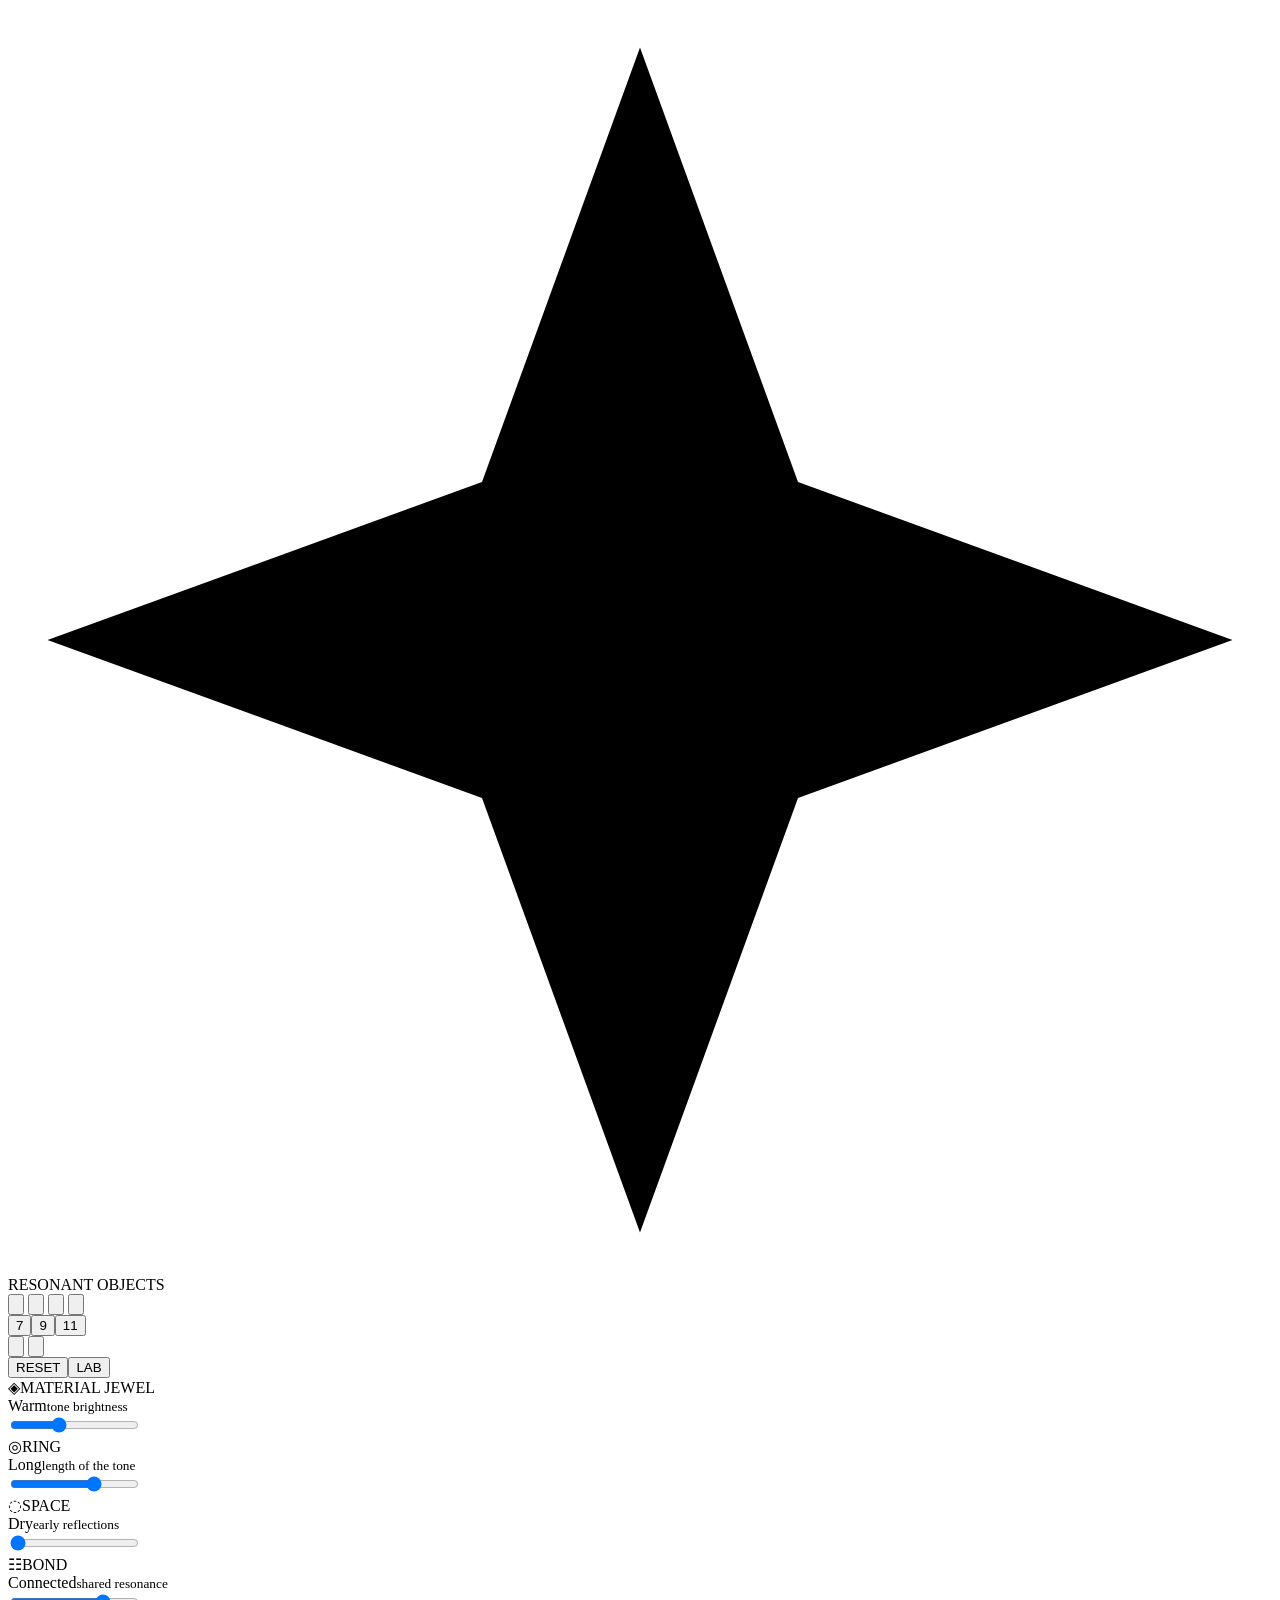
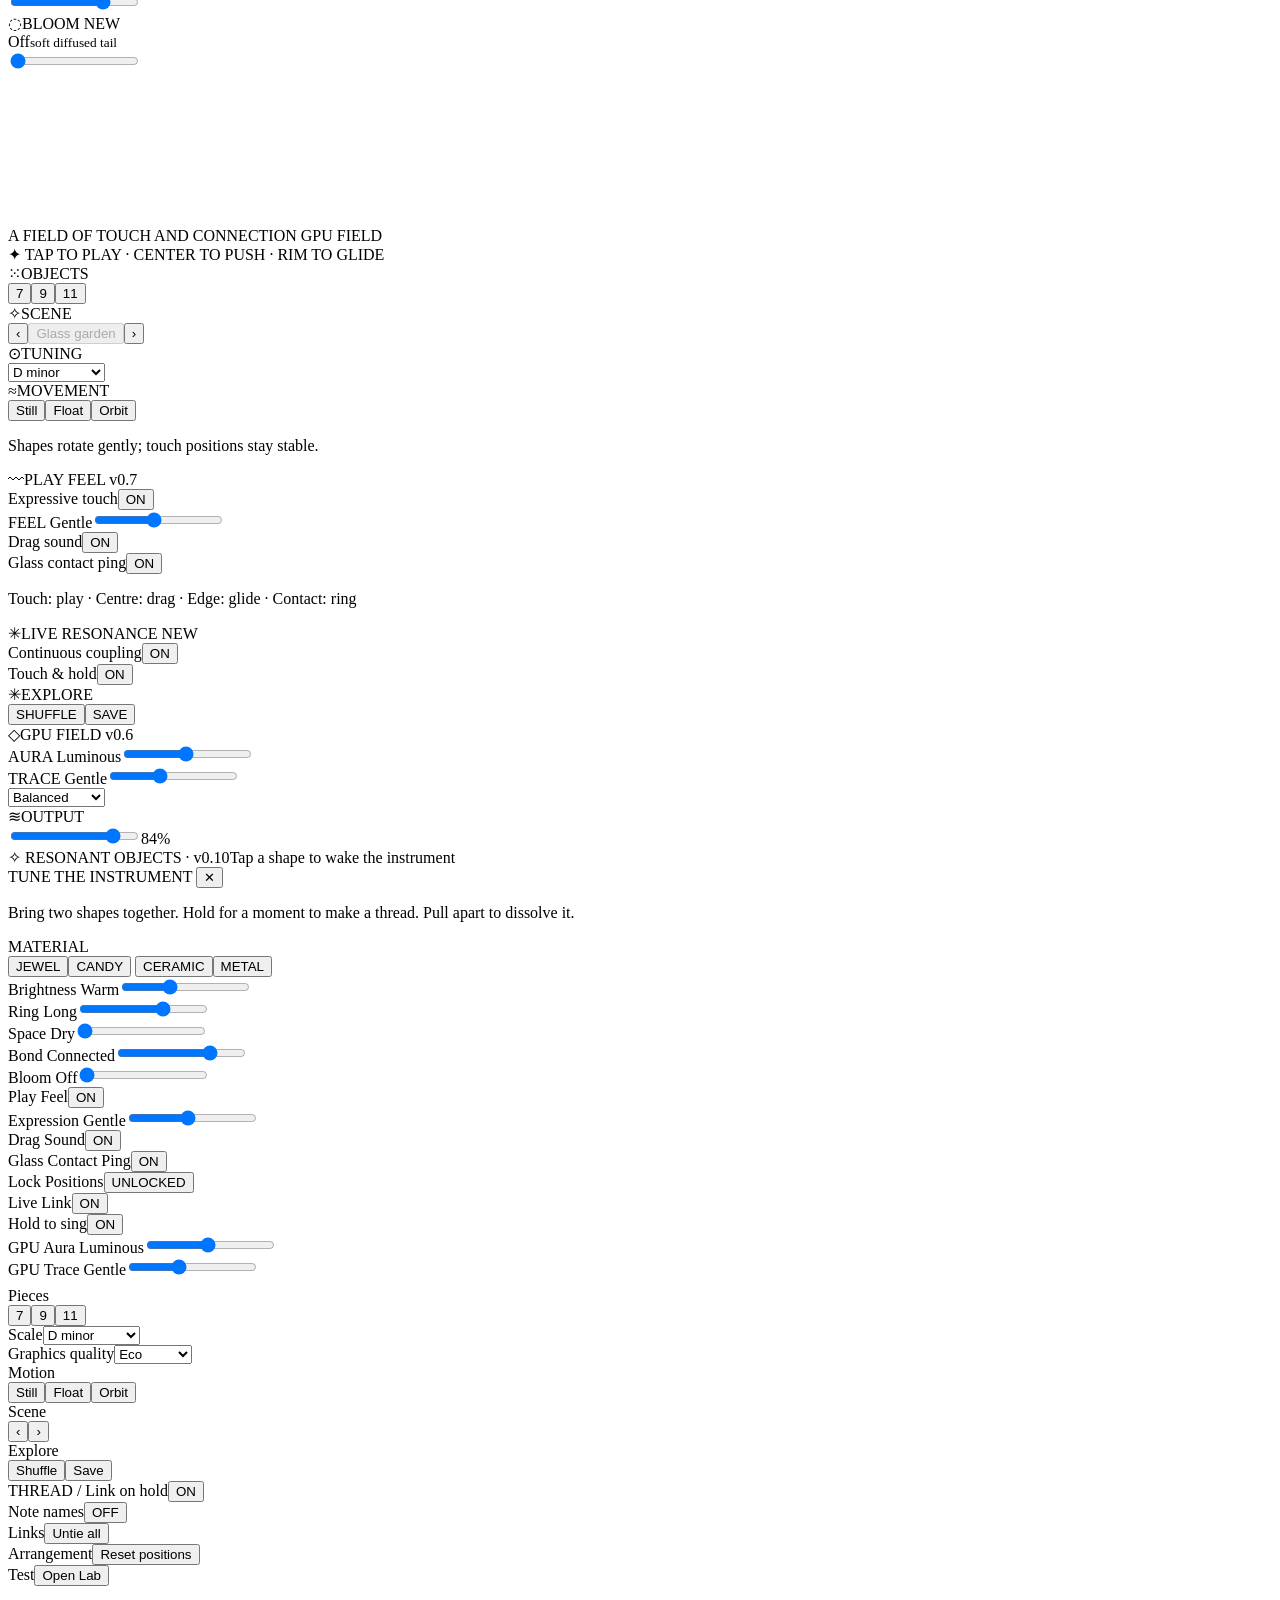
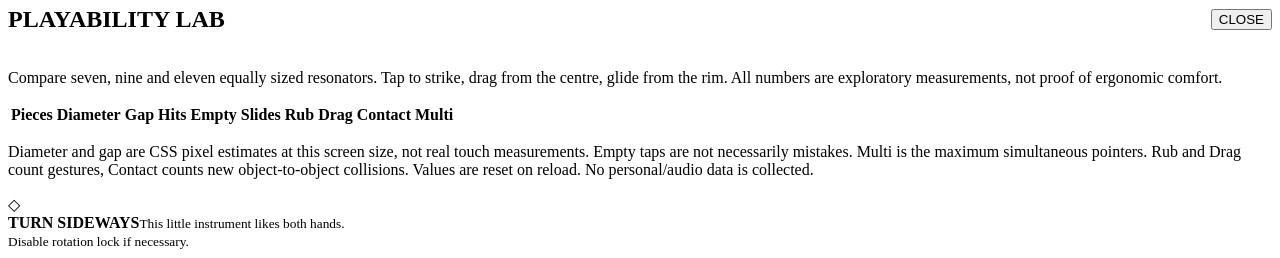
==== source/shell.html @ a598f985 "Add files via upload" ====
<!doctype html>
<html lang="en"><head><meta charset="utf-8">
<meta name="viewport" content="width=device-width,initial-scale=1,viewport-fit=cover,user-scalable=no">
<meta name="theme-color" content="#d8f1f2">
<meta name="apple-mobile-web-app-capable" content="yes">
<meta name="apple-mobile-web-app-status-bar-style" content="default">
<title>RESONANT OBJECTS · v0.10</title>
<style>
/* STYLE_BUNDLE */
</style></head><body>
<div id="app">
<header class="top kinetic-top" aria-label="Instrument tools">
 <div class="brand" aria-label="Resonant Objects"><div class="brandmark"><svg viewBox="0 0 32 32" aria-hidden="true"><path d="M16 1 20 12 31 16 20 20 16 31 12 20 1 16 12 12z"/></svg></div><span class="brand-name">RESONANT <span class="desktop-label">OBJECTS</span></span></div>
 <div class="material-strip" role="group" aria-label="Instrument material">
 <button class="material-icon" data-material-type="0" type="button" aria-label="JEWEL" title="JEWEL" aria-pressed="true"><svg viewBox="0 0 32 32" aria-hidden="true"><path d="M16 3 28 14 22 27H10L4 14zM4 14h24M16 3l-6 11 6 13 6-13-6-11Z"/></svg></button>
 <button class="material-icon" data-material-type="1" type="button" aria-label="CANDY" title="CANDY" aria-pressed="false"><svg viewBox="0 0 32 32" aria-hidden="true"><path d="M11 8c-7 1-9 17 0 18 8 1 14-5 13-13S17 4 11 8Zm-2 5c4-3 13-1 13 6"/><path d="M5 12 2 9M24 25l5 4"/></svg></button>
 <button class="material-icon" data-material-type="2" type="button" aria-label="CERAMIC" title="CERAMIC" aria-pressed="false"><svg viewBox="0 0 32 32" aria-hidden="true"><path d="M6 11c0-9 20-9 20 0v10c0 7-20 7-20 0V11Zm0 0c0 5 20 5 20 0M10 21c3 2 9 2 12 0"/></svg></button>
 <button class="material-icon" data-material-type="3" type="button" aria-label="METAL" title="METAL" aria-pressed="false"><svg viewBox="0 0 32 32" aria-hidden="true"><path d="M16 2 28 9v14l-12 7L4 23V9Zm0 0v28M4 9l12 8 12-8M4 23l12-6 12 6"/></svg></button>
 </div>
 <div class="top-right">
  <div class="quick-count piece-count" role="group" aria-label="Number of sound objects"><button data-count="7" type="button">7</button><button data-count="9" type="button">9</button><button data-count="11" type="button">11</button></div>
  <button data-lock class="icon-control" type="button" aria-pressed="false" title="Lock positions" aria-label="Lock positions"><svg viewBox="0 0 32 32" aria-hidden="true"><path d="M9 13V9a7 7 0 0 1 13-4M6 13h20v16H6zM16 19v5"/></svg></button>
  <button id="tuneBtn" class="icon-control" type="button" aria-expanded="false" aria-controls="drawer" aria-label="Open instrument settings" title="Instrument settings"><svg viewBox="0 0 32 32" aria-hidden="true"><circle cx="8" cy="8" r="2"/><circle cx="24" cy="8" r="2"/><circle cx="8" cy="24" r="2"/><circle cx="24" cy="24" r="2"/><circle cx="16" cy="16" r="3"/></svg></button>
 </div>
 <div class="visually-hidden-tools" aria-hidden="true"><button id="reset" type="button">RESET</button><button id="labButton" type="button">LAB</button></div>
</header>
<div class="workspace">
<aside class="rail" aria-label="Sonic parameters">
  <section class="panel"><div class="panel-title"><span class="symbol">◈</span>MATERIAL <span class="newtag" id="materialTag">JEWEL</span></div>
    <div class="knobline"><div class="knob" aria-hidden="true"></div><div class="control-detail"><output data-value="material">Warm</output><small>tone brightness</small></div></div>
    <input data-param="material" aria-label="Material" type="range" min="0" max="100" value="36">
  </section>
  <section class="panel"><div class="panel-title"><span class="symbol">◎</span>RING</div>
    <div class="knobline"><div class="knob" data-knob="ring" aria-hidden="true"></div><div class="control-detail"><output data-value="ring">Long</output><small>length of the tone</small></div></div>
    <input data-param="ring" aria-label="Ring" type="range" min="0" max="100" value="67">
  </section>
  <section class="panel"><div class="panel-title"><span class="symbol">◌</span>SPACE</div>
    <div class="knobline"><div class="knob" data-knob="space" aria-hidden="true"></div><div class="control-detail"><output data-value="space">Dry</output><small>early reflections</small></div></div>
    <input data-param="space" aria-label="Space" type="range" min="0" max="100" value="0">
  </section>
  <section class="panel"><div class="panel-title"><span class="symbol">☷</span>BOND</div>
    <div class="knobline"><div class="knob" data-knob="bond" aria-hidden="true"></div><div class="control-detail"><output data-value="bond">Connected</output><small>shared resonance</small></div></div>
    <input data-param="bond" aria-label="Bond" type="range" min="0" max="100" value="75">
  </section>
  <section class="panel"><div class="panel-title"><span class="symbol">◌</span>BLOOM <span class="newtag">NEW</span></div>
    <div class="knobline"><div class="knob" data-knob="bloom" aria-hidden="true"></div><div class="control-detail"><output data-value="bloom">Off</output><small>soft diffused tail</small></div></div>
    <input data-param="bloom" aria-label="Bloom effect" type="range" min="0" max="100" value="0">
  </section>
</aside>
<main class="stage" id="stage" aria-label="Instrument performance area">
  <canvas id="instrument" tabindex="0" aria-label="Tap center or rim, glide or move a resonant shape"></canvas>
  <canvas id="overlay" aria-hidden="true"></canvas><div id="labels" aria-hidden="true"></div>
  <div class="stage-topline">A FIELD OF TOUCH AND CONNECTION <span id="gpuMode" aria-label="Graphics renderer">GPU FIELD</span></div>
  <div class="stage-message" id="touchHint">✦ TAP TO PLAY · CENTER TO PUSH · RIM TO GLIDE</div>
</main>
<aside class="rail" aria-label="Instrument settings">
  <section class="panel"><div class="panel-title"><span class="symbol">⁙</span>OBJECTS</div>
    <div class="piece-count" role="group" aria-label="Number of sound objects">
      <button data-count="7" aria-pressed="false" type="button">7</button><button data-count="9" aria-pressed="true" type="button">9</button><button data-count="11" aria-pressed="false" type="button">11</button>
    </div></section>
  <section class="panel"><div class="panel-title"><span class="symbol">✧</span>SCENE</div>
    <div class="actionrow"><button id="scenePrev" type="button" aria-label="Previous scene">‹</button><button id="sceneName" type="button" disabled>Glass garden</button><button id="sceneNext" type="button" aria-label="Next scene">›</button></div>
  </section>
  <section class="panel"><div class="panel-title"><span class="symbol">⊙</span>TUNING</div>
    <select data-scale aria-label="Musical scale"><option value="minor">D minor</option><option value="penta">C pentatonic</option><option value="lydian">F lydian</option></select></section>
  <section class="panel"><div class="panel-title"><span class="symbol">≈</span>MOVEMENT</div>
    <div class="rowbuttons"><button data-motion="still" aria-pressed="true" type="button">Still</button><button data-motion="float" aria-pressed="false" type="button">Float</button><button data-motion="orbit" aria-pressed="false" type="button">Orbit</button></div>
    <p class="panel-desc">Shapes rotate gently; touch positions stay stable.</p></section>
  <section class="panel expression-panel"><div class="panel-title"><span class="symbol">〰</span>PLAY FEEL <span class="newtag">v0.7</span></div>
    <div class="switchline"><span>Expressive touch</span><button data-feel type="button" class="switchbtn" aria-pressed="true">ON</button></div>
    <div class="graphics-grid"><label>FEEL <output data-value="expression">Gentle</output></label><input data-param="expression" aria-label="Expression amount" type="range" min="0" max="100" value="46"></div>
    <div class="switchline"><span>Drag sound</span><button data-move-sound type="button" class="switchbtn" aria-pressed="true">ON</button></div>
    <div class="switchline"><span>Glass contact ping</span><button data-collision type="button" class="switchbtn" aria-pressed="true">ON</button></div>
    <p class="panel-desc">Touch: play · Centre: drag · Edge: glide · Contact: ring</p>
  </section>
  <section class="panel"><div class="panel-title"><span class="symbol">✳</span>LIVE RESONANCE <span class="newtag">NEW</span></div>
    <div class="switchline"><span>Continuous coupling</span><button data-link type="button" class="switchbtn" aria-pressed="true">ON</button></div>
    <div class="switchline"><span>Touch & hold</span><button data-hold type="button" class="switchbtn" aria-pressed="true">ON</button></div>
  </section>
  <section class="panel"><div class="panel-title"><span class="symbol">✳</span>EXPLORE</div><div class="actionrow"><button id="shuffle" type="button">SHUFFLE</button><button id="save" type="button">SAVE</button></div></section>
  <section class="panel graphics-panel"><div class="panel-title"><span class="symbol">◇</span>GPU FIELD <span class="newtag">v0.6</span></div>
    <div class="graphics-grid"><label>AURA <output data-value="aura">Luminous</output></label><input data-param="aura" type="range" min="0" max="100" value="48" aria-label="GPU glow intensity"></div>
    <div class="graphics-grid"><label>TRACE <output data-value="trace">Gentle</output></label><input data-param="trace" type="range" min="0" max="100" value="38" aria-label="GPU temporal resonance"></div>
    <select data-quality aria-label="GPU render quality"><option value="eco">Eco · battery</option><option value="balanced" selected>Balanced</option><option value="high">High · detail</option></select>
  </section>
  <section class="panel"><div class="panel-title"><span class="symbol">≋</span>OUTPUT</div>
    <input data-param="level" aria-label="Master output volume" type="range" min="0" max="100" value="84"><output data-value="level">84%</output>
  </section>
</aside>
</div>
<footer class="bottom"><span class="fine">✧  RESONANT OBJECTS · v0.10</span><span class="readout" id="status" role="status" aria-live="polite">Tap a shape to wake the instrument</span></footer>
</div>
<section id="drawer" role="region" aria-label="Instrument controls">
 <div class="drawer-title">TUNE THE INSTRUMENT <button id="closeTune" type="button" class="flatbtn" aria-label="Close tuning">✕</button></div>
 <p class="drawer-tip">Bring two shapes together. Hold for a moment to make a thread. Pull apart to dissolve it.</p>
 <div class="drawer-grid">
  <div class="mini-field material-choice"><label>MATERIAL</label><div class="material-choices">
  <button data-material-type="0" type="button">JEWEL</button><button data-material-type="1" type="button">CANDY</button>
  <button data-material-type="2" type="button">CERAMIC</button><button data-material-type="3" type="button">METAL</button></div></div>
  <div class="mini-field"><label>Brightness <output data-value="material">Warm</output></label><input data-param="material" aria-label="Material" type="range" min="0" max="100" value="36"></div>
  <div class="mini-field"><label>Ring <output data-value="ring">Long</output></label><input data-param="ring" aria-label="Ring" type="range" min="0" max="100" value="67"></div>
  <div class="mini-field"><label>Space <output data-value="space">Dry</output></label><input data-param="space" aria-label="Space" type="range" min="0" max="100" value="0"></div>
  <div class="mini-field"><label>Bond <output data-value="bond">Connected</output></label><input data-param="bond" aria-label="Bond" type="range" min="0" max="100" value="75"></div>
  <div class="mini-field"><label>Bloom <output data-value="bloom">Off</output></label><input data-param="bloom" aria-label="Bloom" type="range" min="0" max="100" value="0"></div>
  <div class="mini-field"><label>Play Feel</label><button data-feel type="button" class="switchbtn" aria-pressed="true">ON</button></div>
  <div class="mini-field"><label>Expression <output data-value="expression">Gentle</output></label><input data-param="expression" aria-label="Expression amount" type="range" min="0" max="100" value="46"></div>
  <div class="mini-field"><label>Drag Sound</label><button data-move-sound type="button" class="switchbtn" aria-pressed="true">ON</button></div>
  <div class="mini-field"><label>Glass Contact Ping</label><button data-collision type="button" class="switchbtn" aria-pressed="true">ON</button></div>
  <div class="mini-field"><label>Lock Positions</label><button data-lock type="button" class="switchbtn" aria-pressed="false">UNLOCKED</button></div>
  <div class="mini-field"><label>Live Link</label><button data-link type="button" class="switchbtn" aria-pressed="true">ON</button></div>
  <div class="mini-field"><label>Hold to sing</label><button data-hold type="button" class="switchbtn" aria-pressed="true">ON</button></div>
  <div class="mini-field"><label>GPU Aura <output data-value="aura">Luminous</output></label><input data-param="aura" aria-label="GPU glow intensity" type="range" min="0" max="100" value="48"></div>
  <div class="mini-field"><label>GPU Trace <output data-value="trace">Gentle</output></label><input data-param="trace" aria-label="GPU resonance trail" type="range" min="0" max="100" value="38"></div>
 </div>
 <div class="drawer-grid" style="margin-top:8px">
  <div class="mini-field"><label>Pieces</label><div class="piece-count"><button data-count="7" type="button">7</button><button data-count="9" type="button">9</button><button data-count="11" type="button">11</button></div></div>
  <div class="mini-field"><label>Scale</label><select data-scale aria-label="Musical scale"><option value="minor">D minor</option><option value="penta">C pentatonic</option><option value="lydian">F lydian</option></select></div>
  <div class="mini-field"><label>Graphics quality</label><select data-quality aria-label="GPU graphics quality"><option value="eco">Eco</option><option value="balanced">Balanced</option><option value="high">High</option></select></div>
  <div class="mini-field"><label>Motion</label><div class="rowbuttons"><button data-motion="still" type="button">Still</button><button data-motion="float" type="button">Float</button><button data-motion="orbit" type="button">Orbit</button></div></div>
  <div class="mini-field"><label>Scene</label><div class="actionrow"><button id="miniScenePrev" type="button">‹</button><button id="miniSceneNext" type="button">›</button></div></div>
  <div class="mini-field"><label>Explore</label><div class="actionrow"><button id="miniShuffle" type="button">Shuffle</button><button id="miniSave" type="button">Save</button></div></div>
  <div class="mini-field"><label>THREAD / Link on hold</label><button data-connect type="button" class="switchbtn" aria-pressed="true">ON</button></div>
  <div class="mini-field"><label>Note names</label><button data-show-notes type="button" class="switchbtn" aria-pressed="false">OFF</button></div>
  <div class="mini-field"><label>Links</label><button id="clearConnections" class="switchbtn" type="button">Untie all</button></div>
  <div class="mini-field"><label>Arrangement</label><button id="miniReset" class="switchbtn" type="button">Reset positions</button></div>
  <div class="mini-field"><label>Test</label><button id="miniLab" class="switchbtn" type="button">Open Lab</button></div>

 </div>
</section>
<div id="shade" class="modal-shade"></div>
<section id="lab" role="dialog" aria-modal="true" aria-label="Playability lab">
 <div style="display:flex;align-items:center;justify-content:space-between;gap:10px"><h2>PLAYABILITY LAB</h2><button id="labClose" type="button" class="flatbtn">CLOSE</button></div>
 <p>Compare seven, nine and eleven equally sized resonators. Tap to strike, drag from the centre, glide from the rim. All numbers are exploratory measurements, not proof of ergonomic comfort.</p>
 <table><thead><tr><th>Pieces</th><th>Diameter</th><th>Gap</th><th>Hits</th><th>Empty</th><th>Slides</th><th>Rub</th><th>Drag</th><th>Contact</th><th>Multi</th></tr></thead><tbody id="labRows"></tbody></table>
 <p>Diameter and gap are CSS pixel estimates at this screen size, not real touch measurements. Empty taps are not necessarily mistakes. Multi is the maximum simultaneous pointers. Rub and Drag count gestures, Contact counts new object-to-object collisions. Values are reset on reload. No personal/audio data is collected.</p>
</section>
<div id="turn" aria-label="Rotate device"><div class="turn-geometry" aria-hidden="true">◇</div><strong>TURN SIDEWAYS</strong><small>This little instrument likes both hands.<br>Disable rotation lock if necessary.</small></div>

<script>
/* SCRIPT_BUNDLE */
</script></body></html>
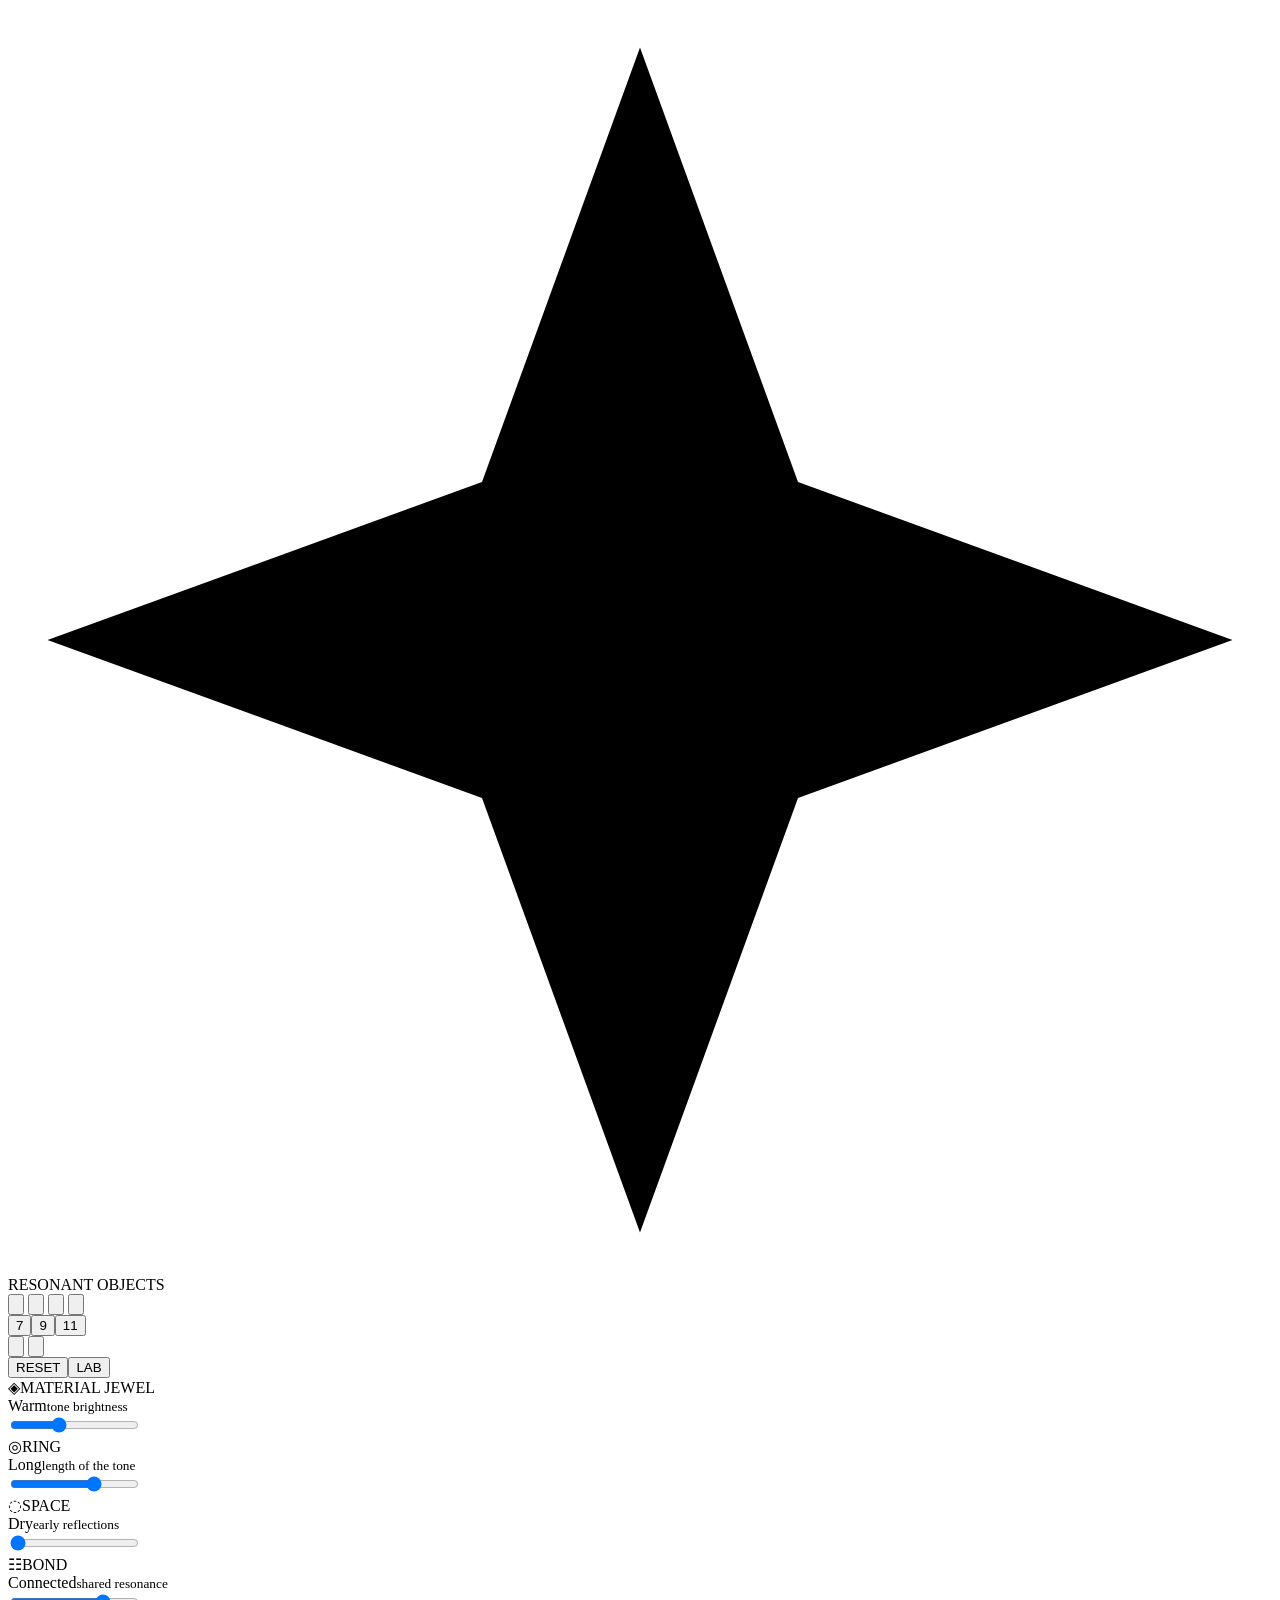
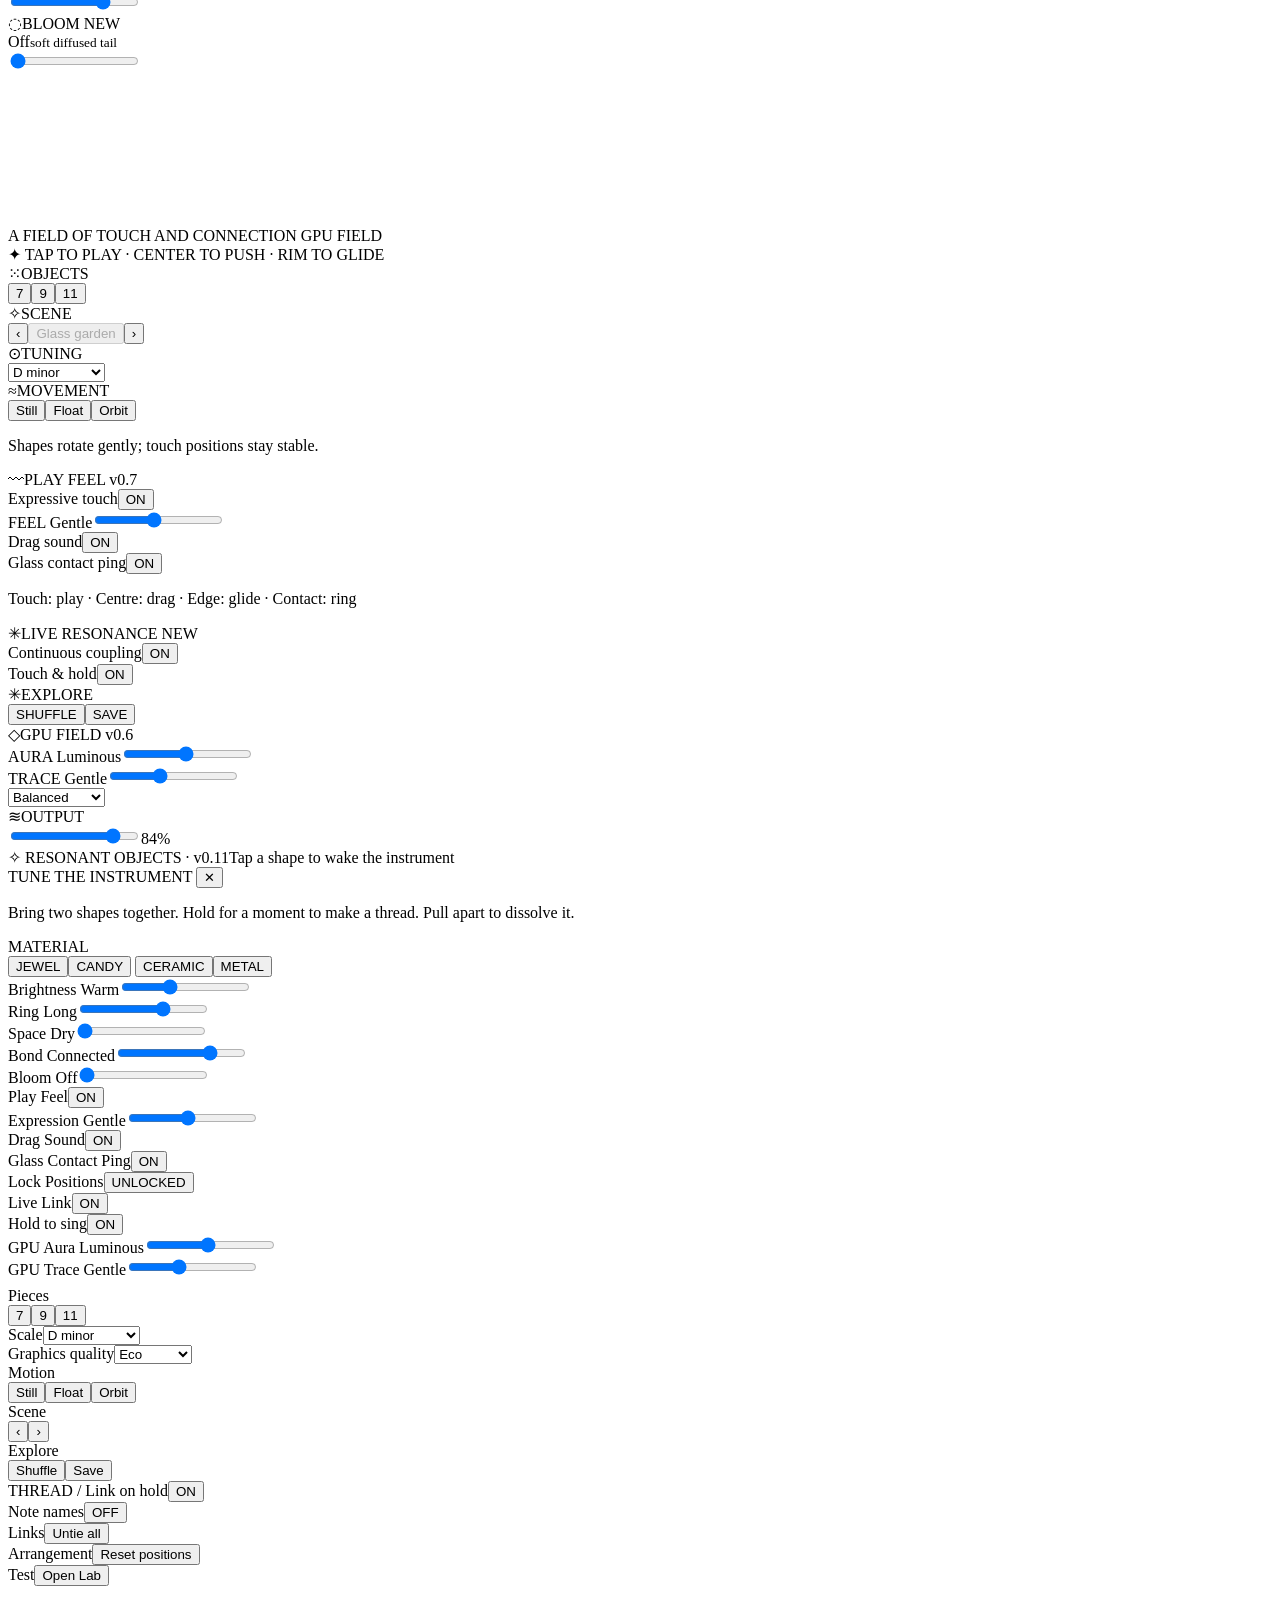
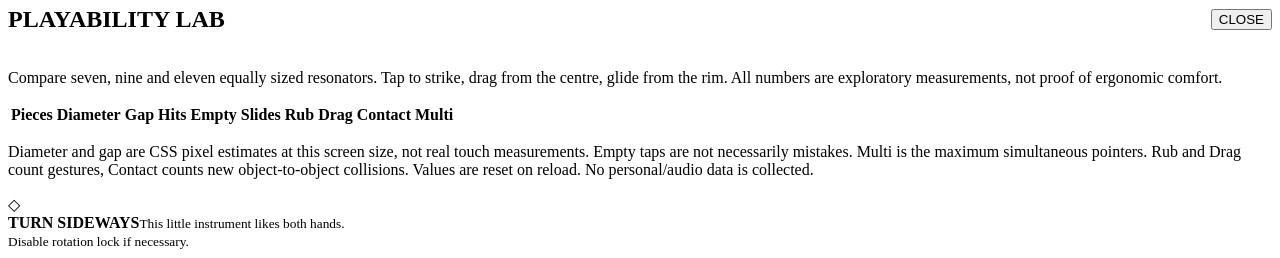
==== commit 66276b2c: "Add files via upload" ====
--- a/source/shell.html
+++ b/source/shell.html
@@ -4,7 +4,7 @@
 <meta name="theme-color" content="#d8f1f2">
 <meta name="apple-mobile-web-app-capable" content="yes">
 <meta name="apple-mobile-web-app-status-bar-style" content="default">
-<title>RESONANT OBJECTS · v0.10</title>
+<title>RESONANT OBJECTS · v0.11</title>
 <style>
 /* STYLE_BUNDLE */
 </style></head><body>
@@ -88,7 +88,7 @@
   </section>
 </aside>
 </div>
-<footer class="bottom"><span class="fine">✧  RESONANT OBJECTS · v0.10</span><span class="readout" id="status" role="status" aria-live="polite">Tap a shape to wake the instrument</span></footer>
+<footer class="bottom"><span class="fine">✧  RESONANT OBJECTS · v0.11</span><span class="readout" id="status" role="status" aria-live="polite">Tap a shape to wake the instrument</span></footer>
 </div>
 <section id="drawer" role="region" aria-label="Instrument controls">
  <div class="drawer-title">TUNE THE INSTRUMENT <button id="closeTune" type="button" class="flatbtn" aria-label="Close tuning">✕</button></div>
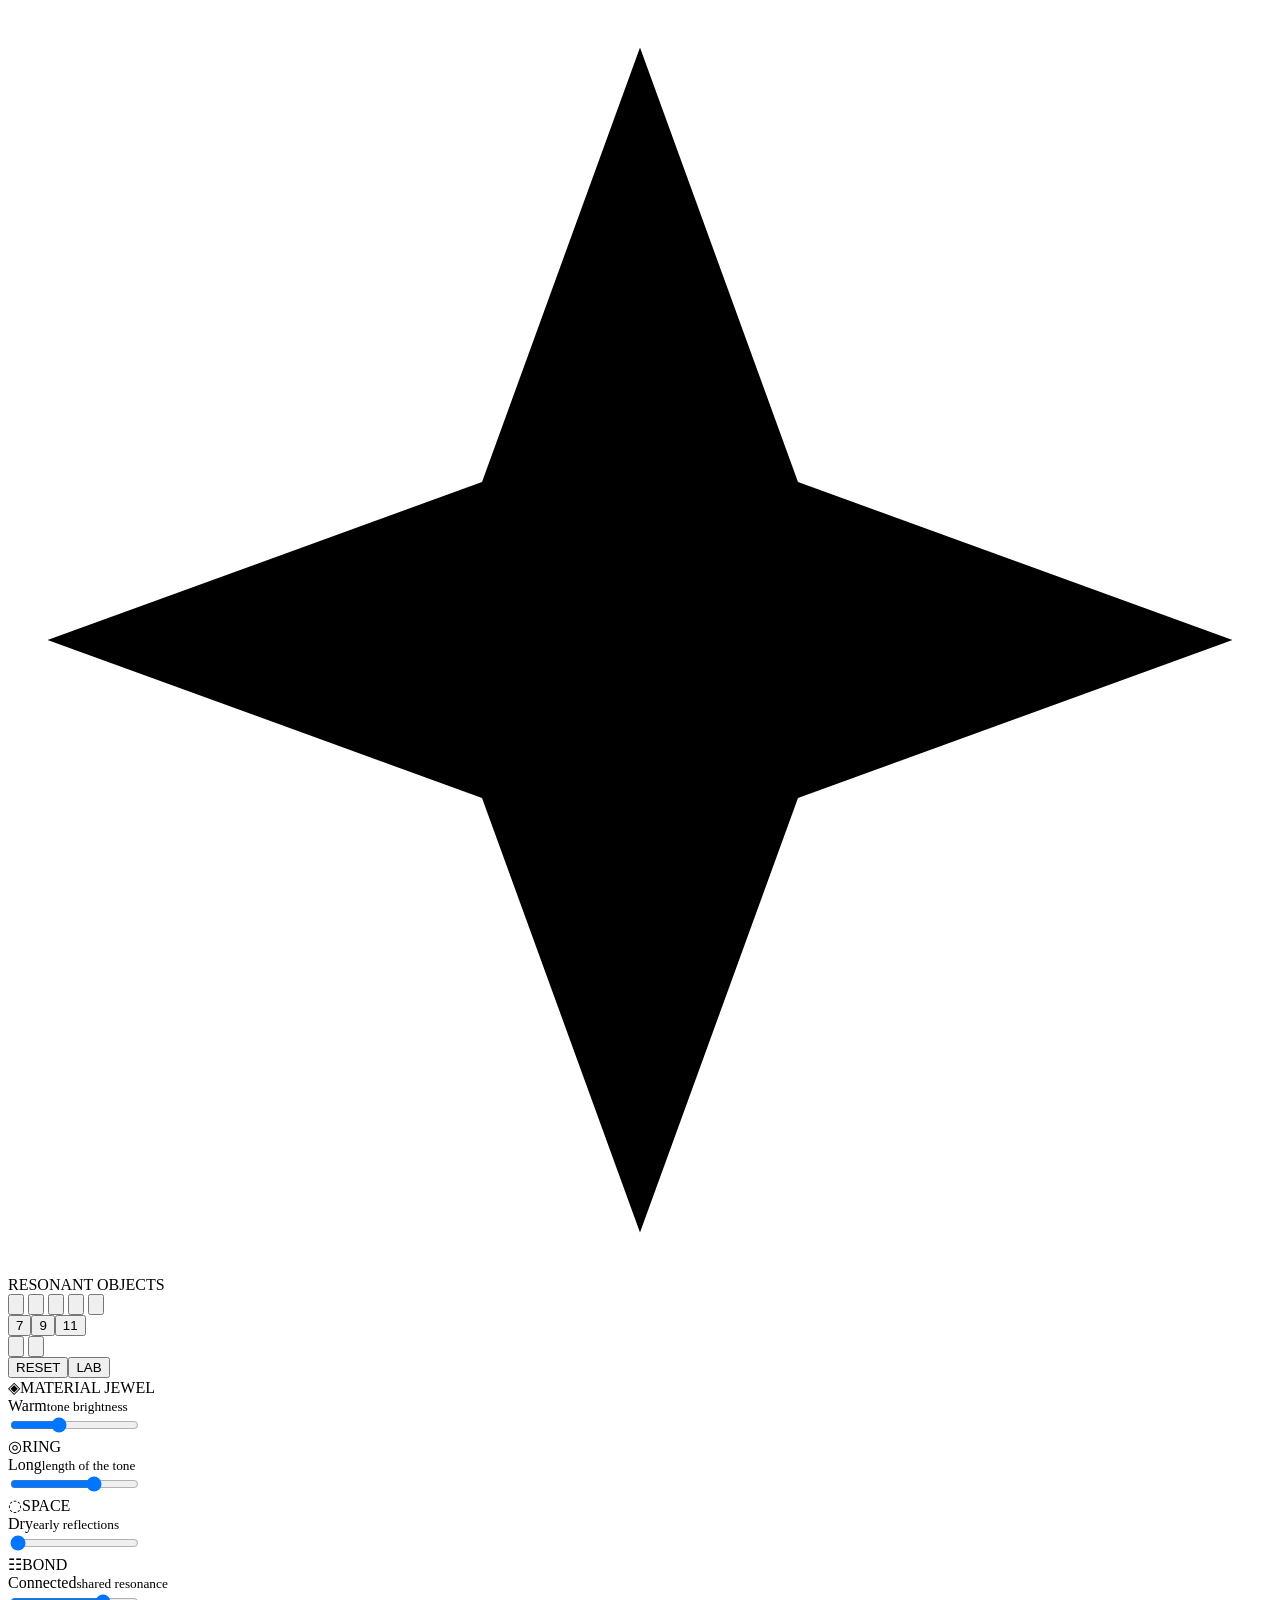
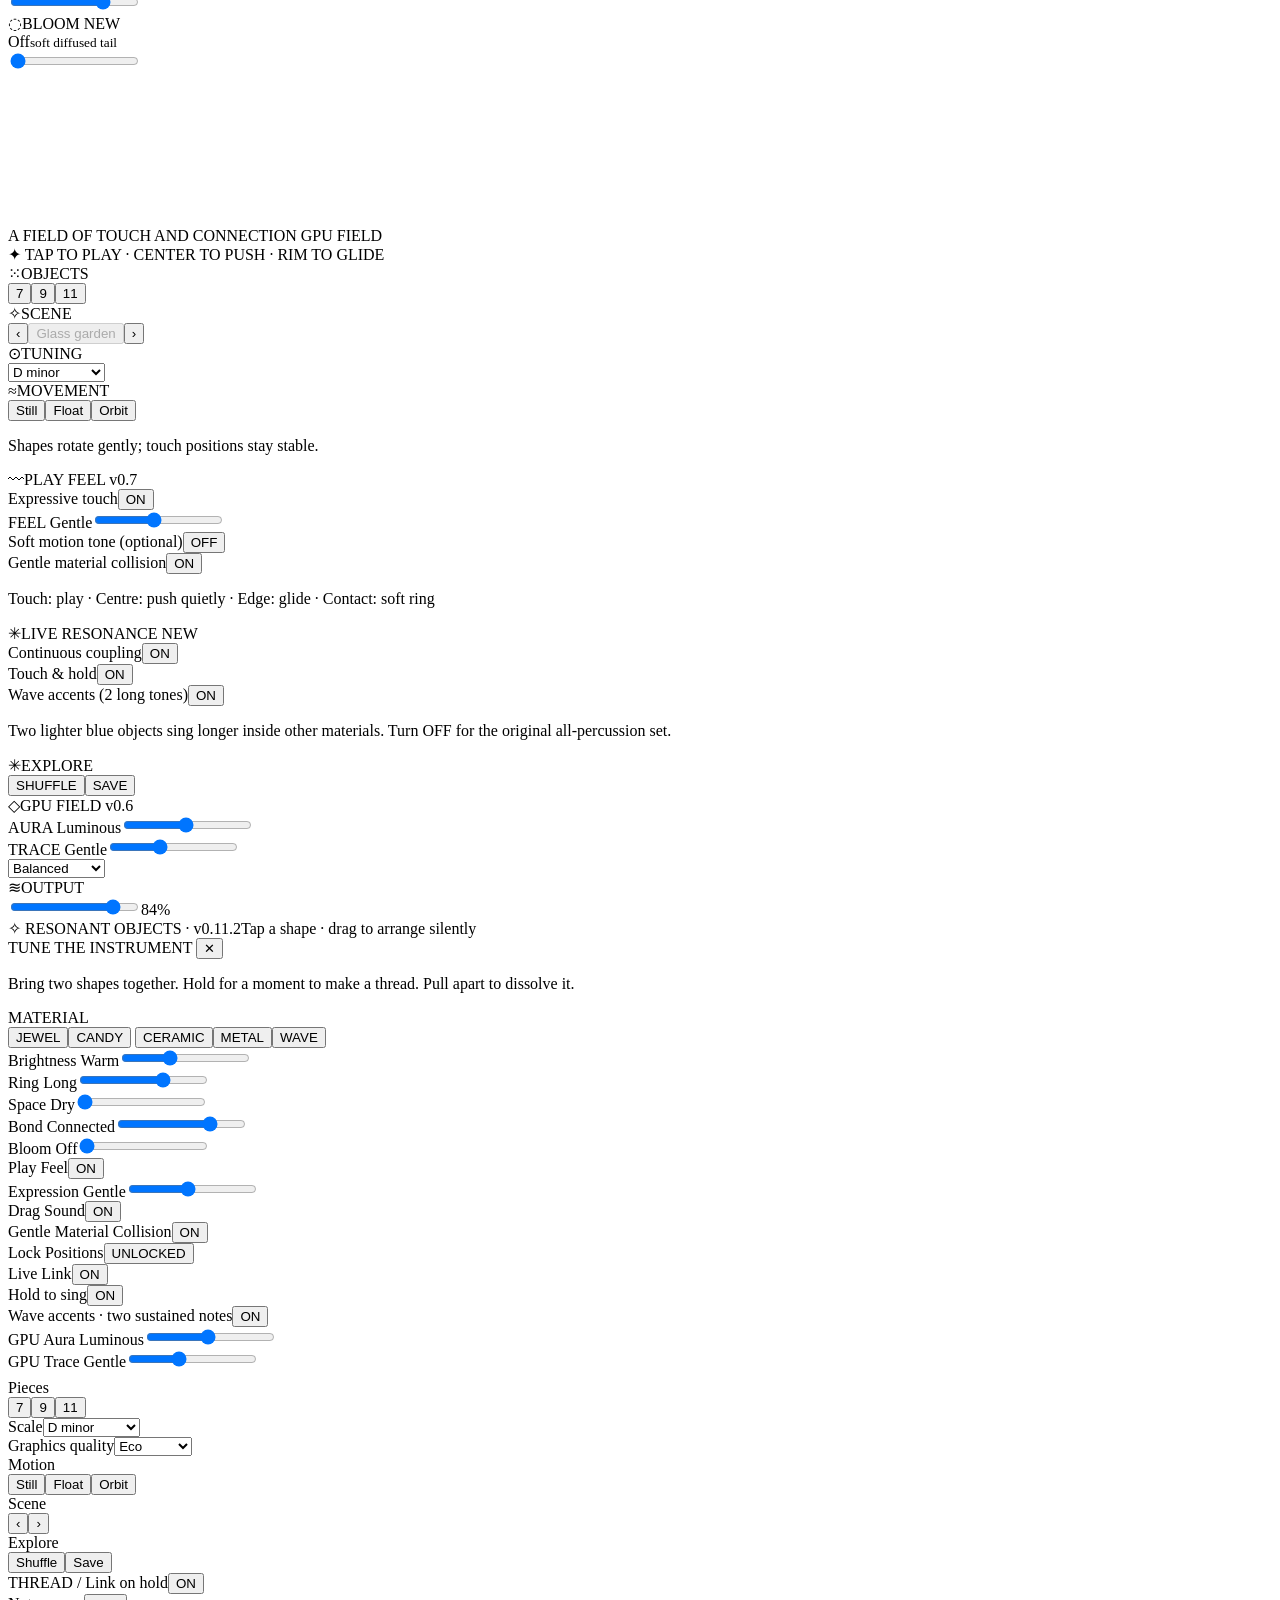
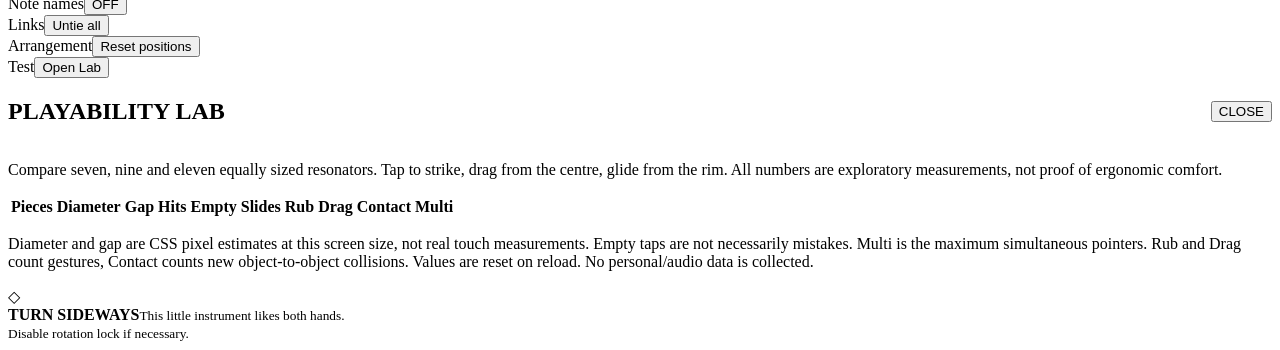
==== commit c4a0b222: "Add files via upload" ====
--- a/source/shell.html
+++ b/source/shell.html
@@ -4,7 +4,7 @@
 <meta name="theme-color" content="#d8f1f2">
 <meta name="apple-mobile-web-app-capable" content="yes">
 <meta name="apple-mobile-web-app-status-bar-style" content="default">
-<title>RESONANT OBJECTS · v0.11</title>
+<title>RESONANT OBJECTS · v0.11.2 WAVE</title>
 <style>
 /* STYLE_BUNDLE */
 </style></head><body>
@@ -16,6 +16,7 @@
  <button class="material-icon" data-material-type="1" type="button" aria-label="CANDY" title="CANDY" aria-pressed="false"><svg viewBox="0 0 32 32" aria-hidden="true"><path d="M11 8c-7 1-9 17 0 18 8 1 14-5 13-13S17 4 11 8Zm-2 5c4-3 13-1 13 6"/><path d="M5 12 2 9M24 25l5 4"/></svg></button>
  <button class="material-icon" data-material-type="2" type="button" aria-label="CERAMIC" title="CERAMIC" aria-pressed="false"><svg viewBox="0 0 32 32" aria-hidden="true"><path d="M6 11c0-9 20-9 20 0v10c0 7-20 7-20 0V11Zm0 0c0 5 20 5 20 0M10 21c3 2 9 2 12 0"/></svg></button>
  <button class="material-icon" data-material-type="3" type="button" aria-label="METAL" title="METAL" aria-pressed="false"><svg viewBox="0 0 32 32" aria-hidden="true"><path d="M16 2 28 9v14l-12 7L4 23V9Zm0 0v28M4 9l12 8 12-8M4 23l12-6 12 6"/></svg></button>
+ <button class="material-icon" data-material-type="4" type="button" aria-label="WAVE" title="WAVE — slowly breathing tones" aria-pressed="false"><svg viewBox="0 0 32 32" aria-hidden="true"><path d="M3 14C8 5 13 23 18 14S27 5 29 14M3 21c5-9 10 9 15 0s9-9 11 0"/></svg></button>
  </div>
  <div class="top-right">
   <div class="quick-count piece-count" role="group" aria-label="Number of sound objects"><button data-count="7" type="button">7</button><button data-count="9" type="button">9</button><button data-count="11" type="button">11</button></div>
@@ -69,13 +70,15 @@
   <section class="panel expression-panel"><div class="panel-title"><span class="symbol">〰</span>PLAY FEEL <span class="newtag">v0.7</span></div>
     <div class="switchline"><span>Expressive touch</span><button data-feel type="button" class="switchbtn" aria-pressed="true">ON</button></div>
     <div class="graphics-grid"><label>FEEL <output data-value="expression">Gentle</output></label><input data-param="expression" aria-label="Expression amount" type="range" min="0" max="100" value="46"></div>
-    <div class="switchline"><span>Drag sound</span><button data-move-sound type="button" class="switchbtn" aria-pressed="true">ON</button></div>
-    <div class="switchline"><span>Glass contact ping</span><button data-collision type="button" class="switchbtn" aria-pressed="true">ON</button></div>
-    <p class="panel-desc">Touch: play · Centre: drag · Edge: glide · Contact: ring</p>
+    <div class="switchline"><span>Soft motion tone (optional)</span><button data-move-sound type="button" class="switchbtn" aria-pressed="false">OFF</button></div>
+    <div class="switchline"><span>Gentle material collision</span><button data-collision type="button" class="switchbtn" aria-pressed="true">ON</button></div>
+    <p class="panel-desc">Touch: play · Centre: push quietly · Edge: glide · Contact: soft ring</p>
   </section>
   <section class="panel"><div class="panel-title"><span class="symbol">✳</span>LIVE RESONANCE <span class="newtag">NEW</span></div>
     <div class="switchline"><span>Continuous coupling</span><button data-link type="button" class="switchbtn" aria-pressed="true">ON</button></div>
     <div class="switchline"><span>Touch & hold</span><button data-hold type="button" class="switchbtn" aria-pressed="true">ON</button></div>
+    <div class="switchline"><span>Wave accents (2 long tones)</span><button data-wave-accents type="button" class="switchbtn" aria-pressed="true">ON</button></div>
+    <p class="panel-desc">Two lighter blue objects sing longer inside other materials. Turn OFF for the original all-percussion set.</p>
   </section>
   <section class="panel"><div class="panel-title"><span class="symbol">✳</span>EXPLORE</div><div class="actionrow"><button id="shuffle" type="button">SHUFFLE</button><button id="save" type="button">SAVE</button></div></section>
   <section class="panel graphics-panel"><div class="panel-title"><span class="symbol">◇</span>GPU FIELD <span class="newtag">v0.6</span></div>
@@ -88,7 +91,7 @@
   </section>
 </aside>
 </div>
-<footer class="bottom"><span class="fine">✧  RESONANT OBJECTS · v0.11</span><span class="readout" id="status" role="status" aria-live="polite">Tap a shape to wake the instrument</span></footer>
+<footer class="bottom"><span class="fine">✧  RESONANT OBJECTS · v0.11.2</span><span class="readout" id="status" role="status" aria-live="polite">Tap a shape · drag to arrange silently</span></footer>
 </div>
 <section id="drawer" role="region" aria-label="Instrument controls">
  <div class="drawer-title">TUNE THE INSTRUMENT <button id="closeTune" type="button" class="flatbtn" aria-label="Close tuning">✕</button></div>
@@ -96,7 +99,7 @@
  <div class="drawer-grid">
   <div class="mini-field material-choice"><label>MATERIAL</label><div class="material-choices">
   <button data-material-type="0" type="button">JEWEL</button><button data-material-type="1" type="button">CANDY</button>
-  <button data-material-type="2" type="button">CERAMIC</button><button data-material-type="3" type="button">METAL</button></div></div>
+  <button data-material-type="2" type="button">CERAMIC</button><button data-material-type="3" type="button">METAL</button><button data-material-type="4" type="button">WAVE</button></div></div>
   <div class="mini-field"><label>Brightness <output data-value="material">Warm</output></label><input data-param="material" aria-label="Material" type="range" min="0" max="100" value="36"></div>
   <div class="mini-field"><label>Ring <output data-value="ring">Long</output></label><input data-param="ring" aria-label="Ring" type="range" min="0" max="100" value="67"></div>
   <div class="mini-field"><label>Space <output data-value="space">Dry</output></label><input data-param="space" aria-label="Space" type="range" min="0" max="100" value="0"></div>
@@ -105,10 +108,11 @@
   <div class="mini-field"><label>Play Feel</label><button data-feel type="button" class="switchbtn" aria-pressed="true">ON</button></div>
   <div class="mini-field"><label>Expression <output data-value="expression">Gentle</output></label><input data-param="expression" aria-label="Expression amount" type="range" min="0" max="100" value="46"></div>
   <div class="mini-field"><label>Drag Sound</label><button data-move-sound type="button" class="switchbtn" aria-pressed="true">ON</button></div>
-  <div class="mini-field"><label>Glass Contact Ping</label><button data-collision type="button" class="switchbtn" aria-pressed="true">ON</button></div>
+  <div class="mini-field"><label>Gentle Material Collision</label><button data-collision type="button" class="switchbtn" aria-pressed="true">ON</button></div>
   <div class="mini-field"><label>Lock Positions</label><button data-lock type="button" class="switchbtn" aria-pressed="false">UNLOCKED</button></div>
   <div class="mini-field"><label>Live Link</label><button data-link type="button" class="switchbtn" aria-pressed="true">ON</button></div>
   <div class="mini-field"><label>Hold to sing</label><button data-hold type="button" class="switchbtn" aria-pressed="true">ON</button></div>
+  <div class="mini-field"><label>Wave accents · two sustained notes</label><button data-wave-accents type="button" class="switchbtn" aria-pressed="true">ON</button></div>
   <div class="mini-field"><label>GPU Aura <output data-value="aura">Luminous</output></label><input data-param="aura" aria-label="GPU glow intensity" type="range" min="0" max="100" value="48"></div>
   <div class="mini-field"><label>GPU Trace <output data-value="trace">Gentle</output></label><input data-param="trace" aria-label="GPU resonance trail" type="range" min="0" max="100" value="38"></div>
  </div>
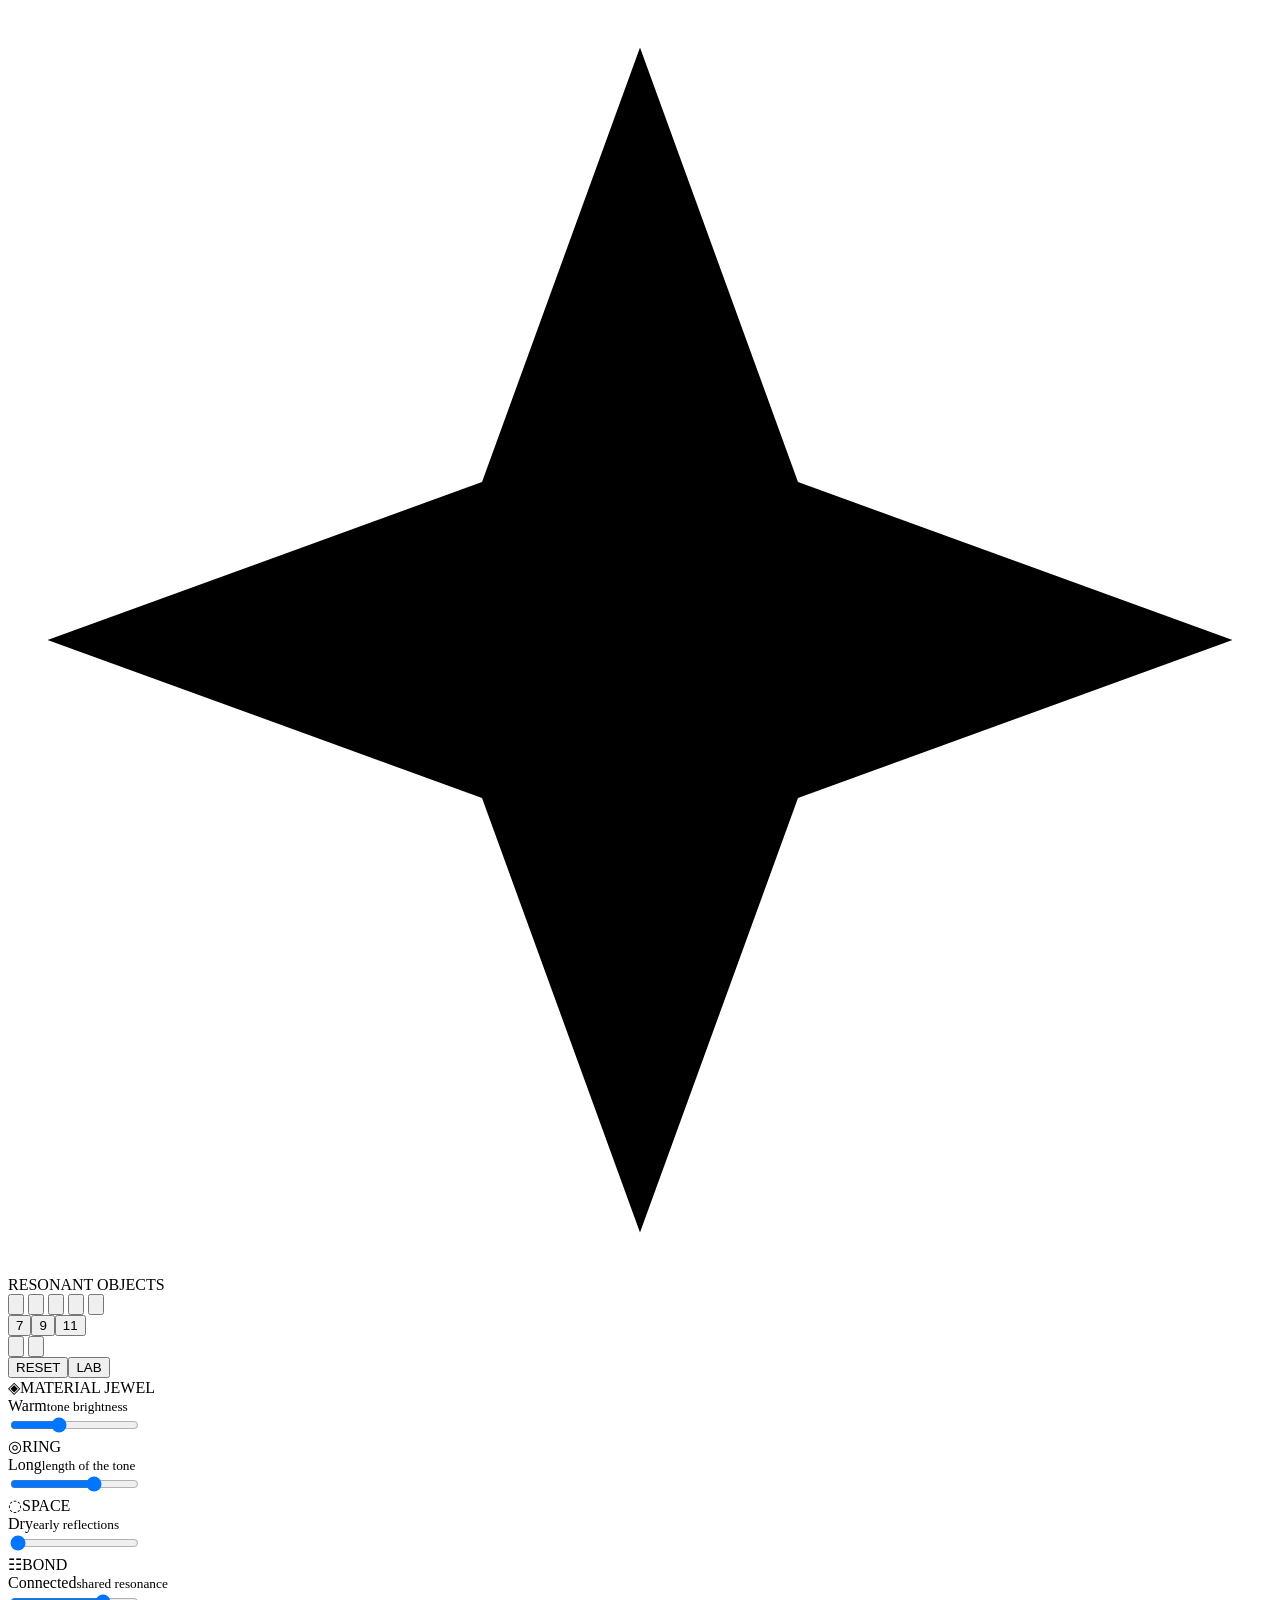
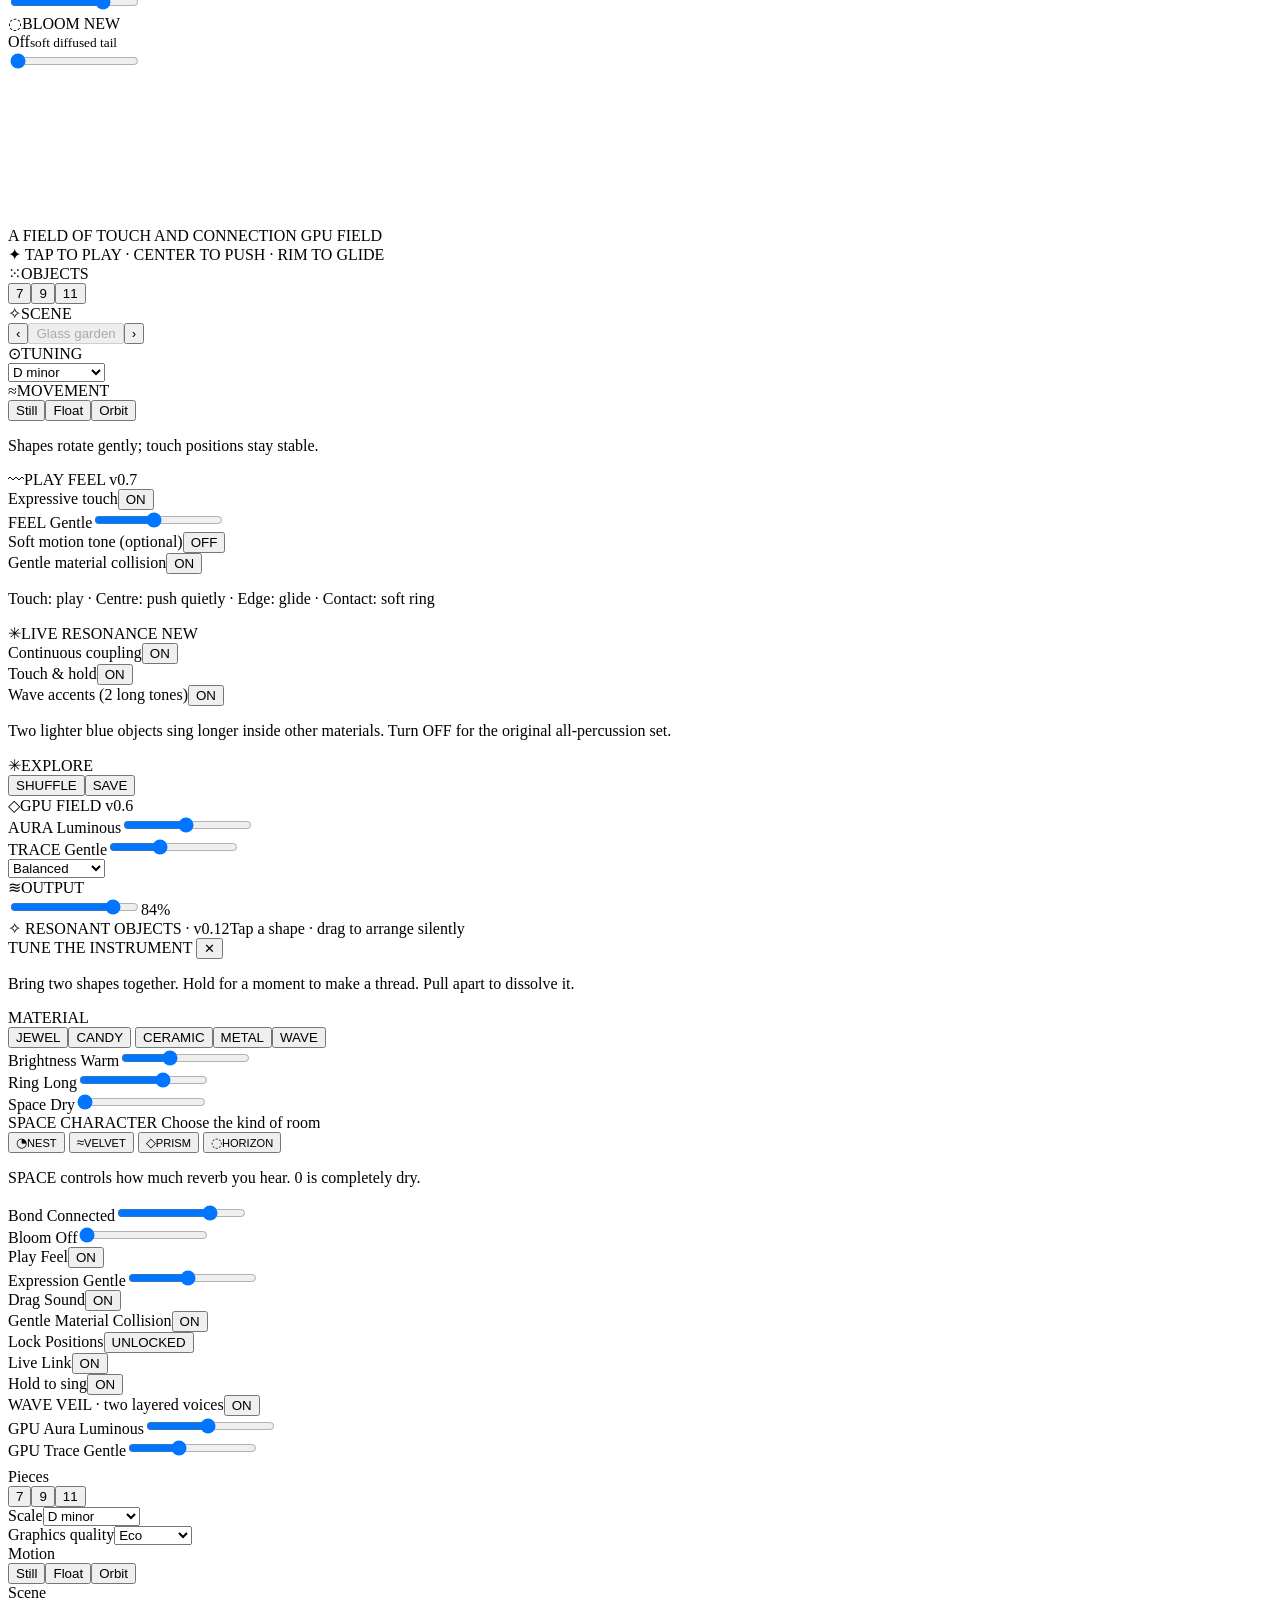
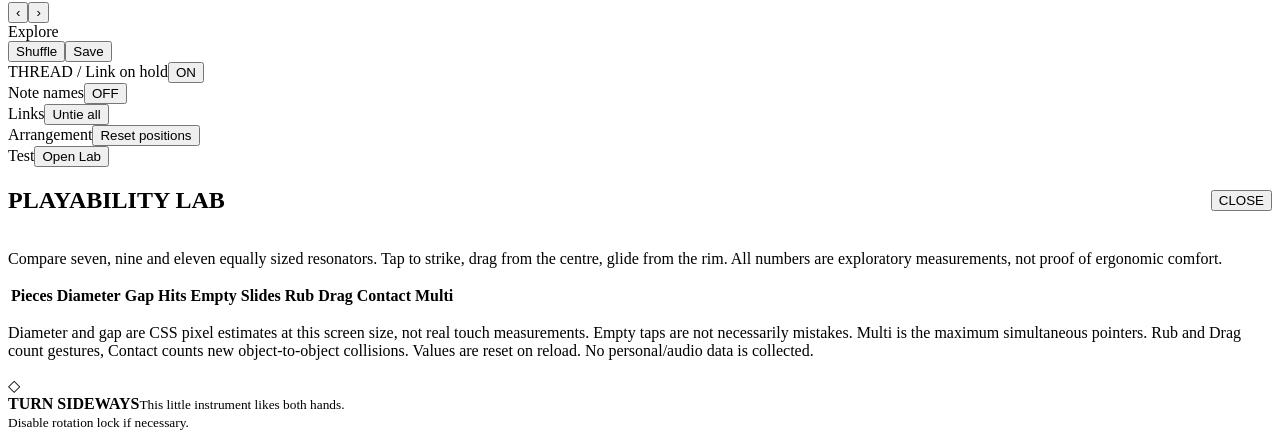
==== commit 555f1330: "Add files via upload" ====
--- a/source/shell.html
+++ b/source/shell.html
@@ -4,7 +4,7 @@
 <meta name="theme-color" content="#d8f1f2">
 <meta name="apple-mobile-web-app-capable" content="yes">
 <meta name="apple-mobile-web-app-status-bar-style" content="default">
-<title>RESONANT OBJECTS · v0.11.2 WAVE</title>
+<title>RESONANT OBJECTS · v0.12 WAVE</title>
 <style>
 /* STYLE_BUNDLE */
 </style></head><body>
@@ -91,7 +91,7 @@
   </section>
 </aside>
 </div>
-<footer class="bottom"><span class="fine">✧  RESONANT OBJECTS · v0.11.2</span><span class="readout" id="status" role="status" aria-live="polite">Tap a shape · drag to arrange silently</span></footer>
+<footer class="bottom"><span class="fine">✧  RESONANT OBJECTS · v0.12</span><span class="readout" id="status" role="status" aria-live="polite">Tap a shape · drag to arrange silently</span></footer>
 </div>
 <section id="drawer" role="region" aria-label="Instrument controls">
  <div class="drawer-title">TUNE THE INSTRUMENT <button id="closeTune" type="button" class="flatbtn" aria-label="Close tuning">✕</button></div>
@@ -103,6 +103,14 @@
   <div class="mini-field"><label>Brightness <output data-value="material">Warm</output></label><input data-param="material" aria-label="Material" type="range" min="0" max="100" value="36"></div>
   <div class="mini-field"><label>Ring <output data-value="ring">Long</output></label><input data-param="ring" aria-label="Ring" type="range" min="0" max="100" value="67"></div>
   <div class="mini-field"><label>Space <output data-value="space">Dry</output></label><input data-param="space" aria-label="Space" type="range" min="0" max="100" value="0"></div>
+  <div class="mini-field reverb-field"><label>SPACE CHARACTER <span class="reverb-hint">Choose the kind of room</span></label>
+    <div class="reverb-choices" role="group" aria-label="Reverb type">
+      <button type="button" data-reverb-choice="nest" aria-pressed="true"><span aria-hidden="true">◔</span><small>NEST</small></button>
+      <button type="button" data-reverb-choice="velvet" aria-pressed="false"><span aria-hidden="true">≈</span><small>VELVET</small></button>
+      <button type="button" data-reverb-choice="prism" aria-pressed="false"><span aria-hidden="true">◇</span><small>PRISM</small></button>
+      <button type="button" data-reverb-choice="horizon" aria-pressed="false"><span aria-hidden="true">◌</span><small>HORIZON</small></button>
+    </div><p class="reverb-footnote">SPACE controls how much reverb you hear. 0 is completely dry.</p>
+  </div>
   <div class="mini-field"><label>Bond <output data-value="bond">Connected</output></label><input data-param="bond" aria-label="Bond" type="range" min="0" max="100" value="75"></div>
   <div class="mini-field"><label>Bloom <output data-value="bloom">Off</output></label><input data-param="bloom" aria-label="Bloom" type="range" min="0" max="100" value="0"></div>
   <div class="mini-field"><label>Play Feel</label><button data-feel type="button" class="switchbtn" aria-pressed="true">ON</button></div>
@@ -112,7 +120,7 @@
   <div class="mini-field"><label>Lock Positions</label><button data-lock type="button" class="switchbtn" aria-pressed="false">UNLOCKED</button></div>
   <div class="mini-field"><label>Live Link</label><button data-link type="button" class="switchbtn" aria-pressed="true">ON</button></div>
   <div class="mini-field"><label>Hold to sing</label><button data-hold type="button" class="switchbtn" aria-pressed="true">ON</button></div>
-  <div class="mini-field"><label>Wave accents · two sustained notes</label><button data-wave-accents type="button" class="switchbtn" aria-pressed="true">ON</button></div>
+  <div class="mini-field"><label>WAVE VEIL · two layered voices</label><button data-wave-accents type="button" class="switchbtn" aria-pressed="true">ON</button></div>
   <div class="mini-field"><label>GPU Aura <output data-value="aura">Luminous</output></label><input data-param="aura" aria-label="GPU glow intensity" type="range" min="0" max="100" value="48"></div>
   <div class="mini-field"><label>GPU Trace <output data-value="trace">Gentle</output></label><input data-param="trace" aria-label="GPU resonance trail" type="range" min="0" max="100" value="38"></div>
  </div>
